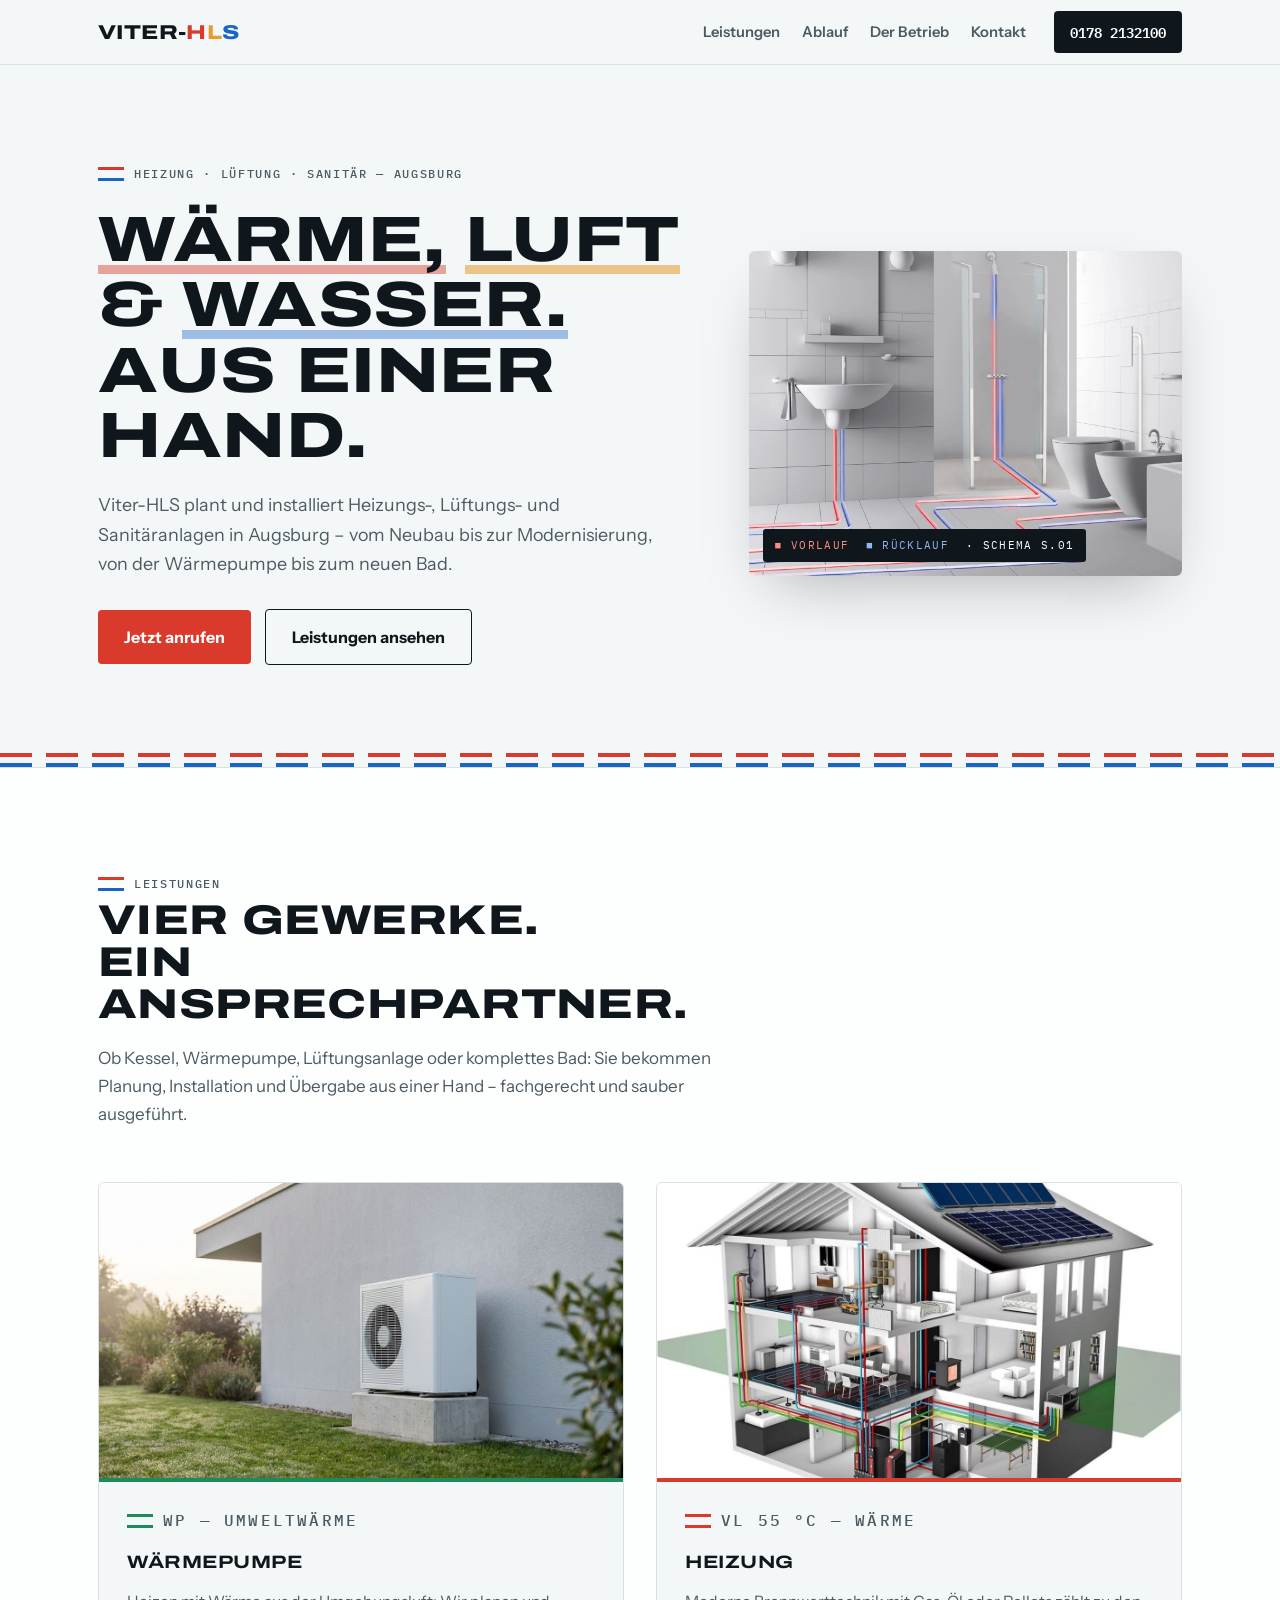
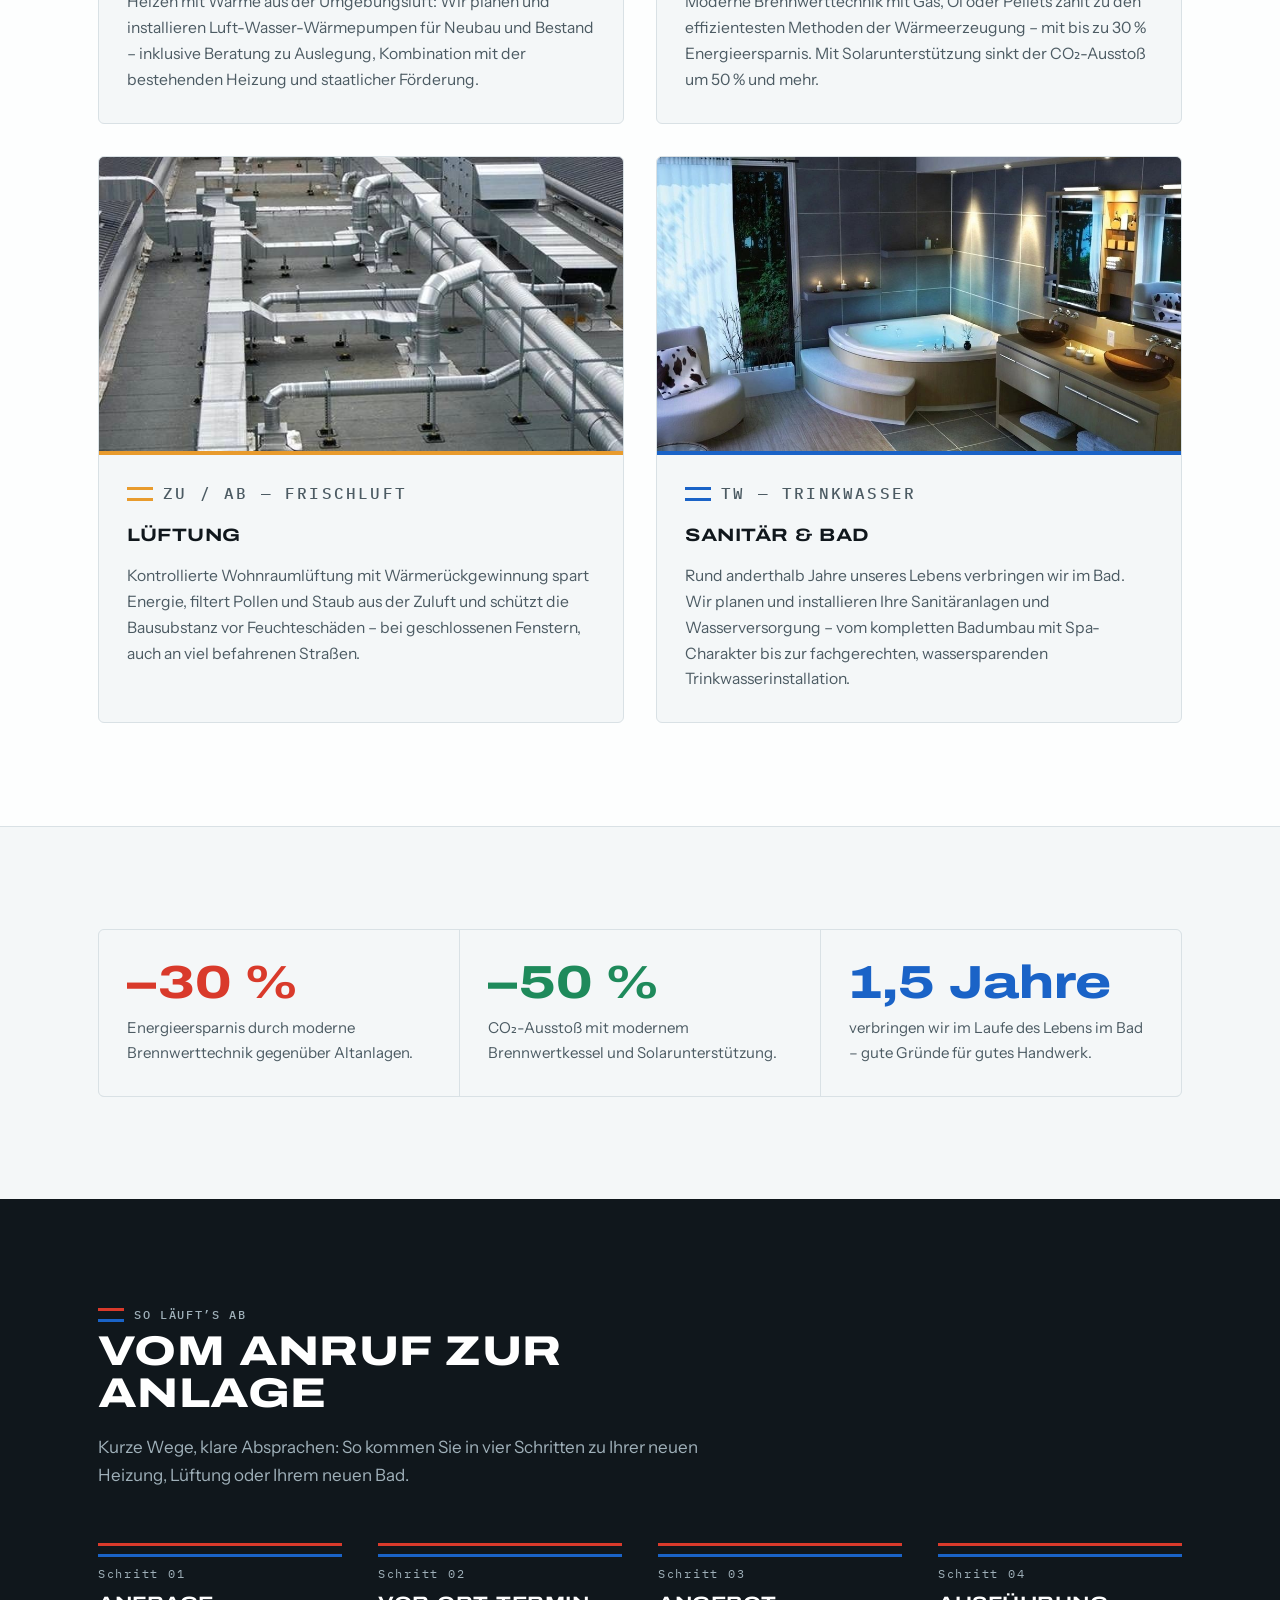
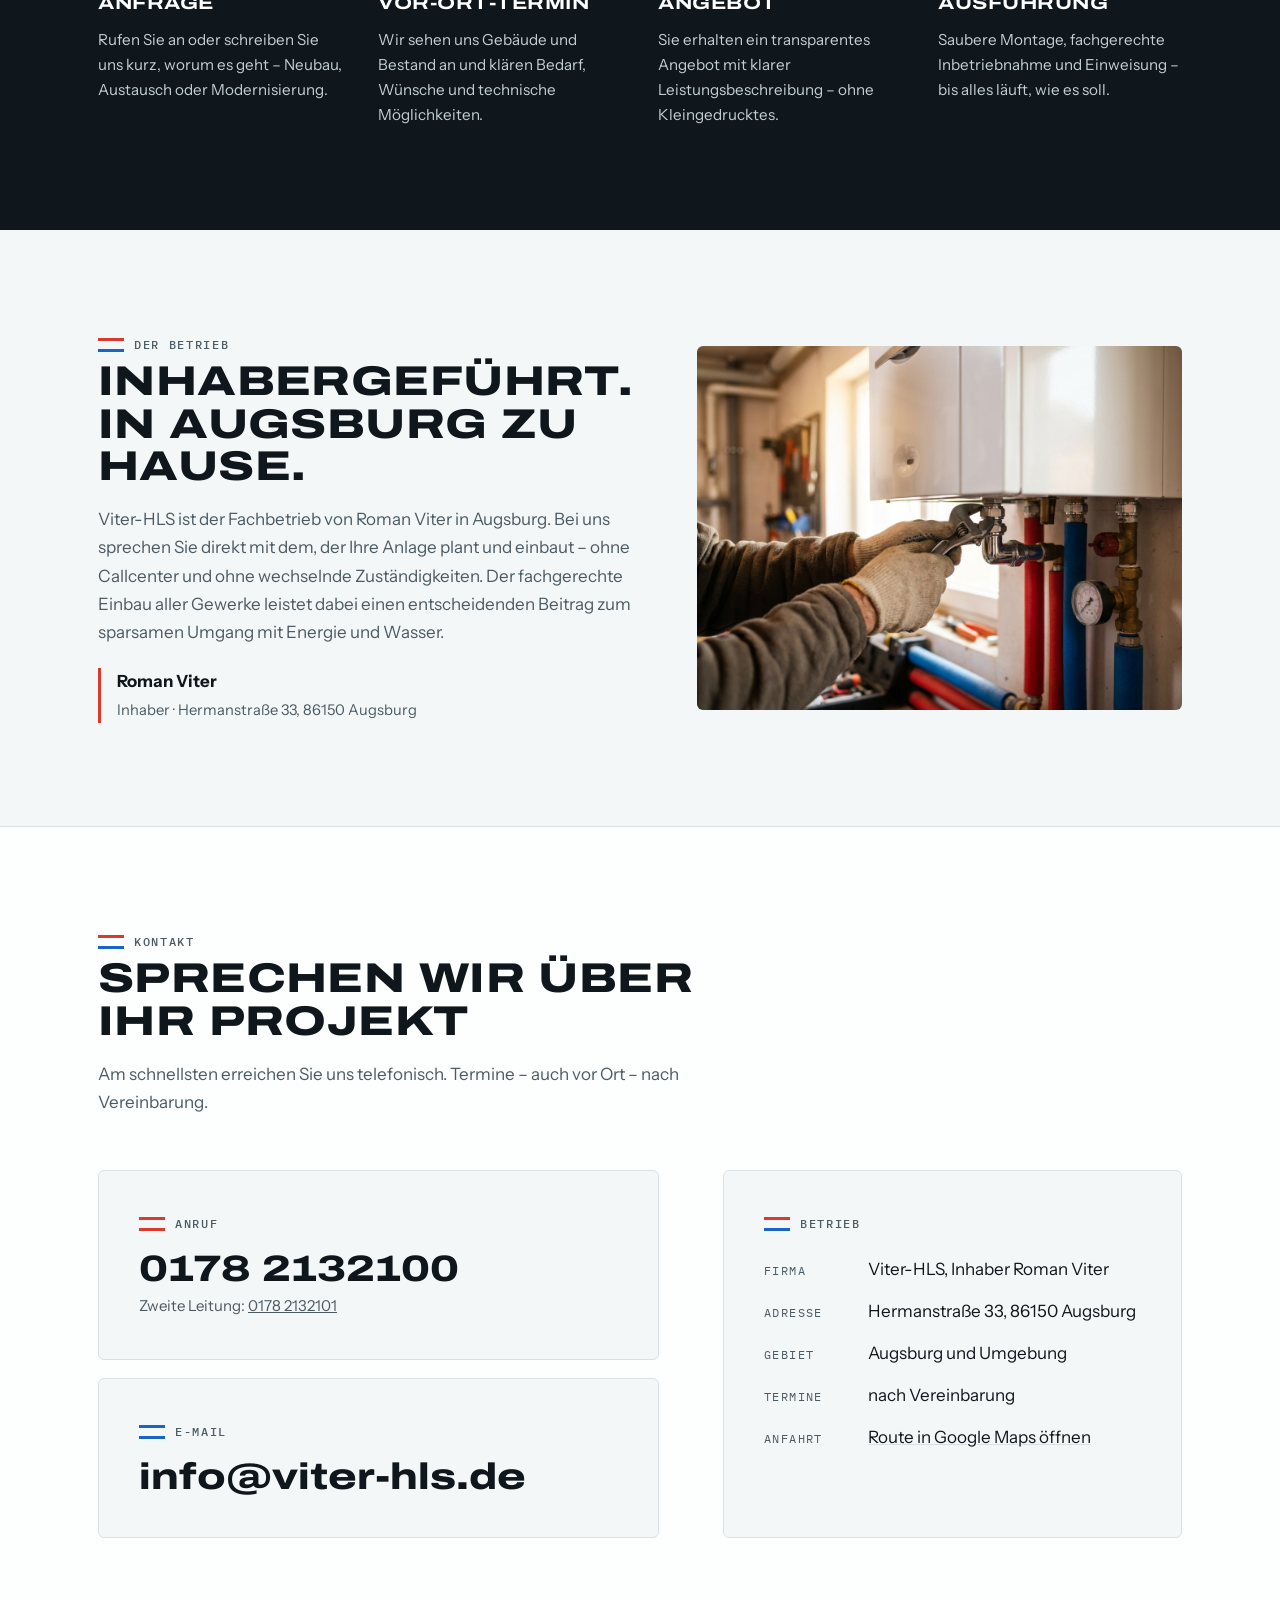
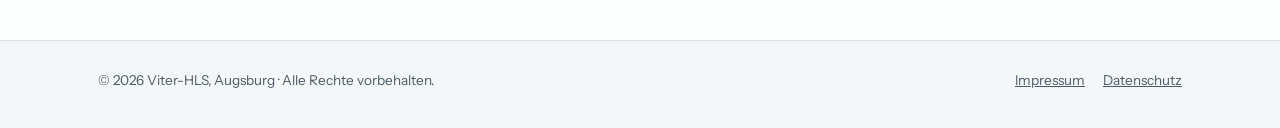
==== index.html @ 25cb3e0c "Viter-HLS Minisite: moderner One-Pager (Heizung/Lüftung/Sanitär/Wärmepumpe, Augsburg) Co-Authored-By" ====
<!DOCTYPE html>
<html lang="de">
<head>
<meta charset="utf-8">
<meta name="viewport" content="width=device-width, initial-scale=1">
<title>Viter-HLS Augsburg – Heizung, Lüftung, Sanitär &amp; Wärmepumpe</title>
<meta name="description" content="Viter-HLS ist Ihr Fachbetrieb für Heizung, Lüftung, Sanitär und Wärmepumpen in Augsburg. Planung und Installation für Neubau und Modernisierung – aus einer Hand. ☎ 0178 2132100">
<!-- TODO vor Deployment: canonical + og:url auf die finale Domain setzen -->
<link rel="canonical" href="https://viter-hls.de/">
<meta property="og:type" content="website">
<meta property="og:title" content="Viter-HLS Augsburg – Heizung, Lüftung, Sanitär &amp; Wärmepumpe">
<meta property="og:description" content="Planung und Installation von Heizungs-, Lüftungs- und Sanitäranlagen in Augsburg – Neubau und Modernisierung aus einer Hand.">
<meta property="og:url" content="https://viter-hls.de/">
<meta property="og:image" content="https://viter-hls.de/img/sanitaer-leitungen.jpg">
<meta property="og:locale" content="de_DE">
<link rel="icon" href="favicon.svg" type="image/svg+xml">
<link rel="preconnect" href="https://fonts.googleapis.com">
<link rel="preconnect" href="https://fonts.gstatic.com" crossorigin>
<link href="https://fonts.googleapis.com/css2?family=Archivo:wdth,wght@125,700..900&family=IBM+Plex+Mono:wght@400;500;600&family=Instrument+Sans:wght@400;500;600;700&display=swap" rel="stylesheet">
<link rel="stylesheet" href="css/style.css">
<script type="application/ld+json">
{
  "@context": "https://schema.org",
  "@type": ["Plumber", "HVACBusiness"],
  "@id": "https://viter-hls.de/#business",
  "name": "Viter-HLS",
  "description": "Fachbetrieb für Heizung, Lüftung, Sanitär und Wärmepumpen in Augsburg. Planung und Installation für Neubau und Modernisierung. Termine nach Vereinbarung.",
  "url": "https://viter-hls.de/",
  "telephone": "+491782132100",
  "email": "info@viter-hls.de",
  "founder": { "@type": "Person", "name": "Roman Viter" },
  "address": {
    "@type": "PostalAddress",
    "streetAddress": "Hermanstraße 33",
    "postalCode": "86150",
    "addressLocality": "Augsburg",
    "addressCountry": "DE"
  },
  "areaServed": "Augsburg und Umgebung",
  "priceRange": "€€",
  "knowsAbout": ["Wärmepumpe", "Heizung", "Brennwerttechnik", "Lüftung", "Wohnraumlüftung", "Sanitär", "Badsanierung"]
}
</script>
</head>
<body>

<header class="site-head">
  <div class="wrap">
    <a class="brand" href="#top">VITER-<span class="h">H</span><span class="l">L</span><span class="s">S</span></a>
    <nav class="site-nav" aria-label="Hauptnavigation">
      <a href="#leistungen">Leistungen</a>
      <a href="#ablauf">Ablauf</a>
      <a href="#betrieb">Der Betrieb</a>
      <a href="#kontakt">Kontakt</a>
    </nav>
    <a class="head-tel" href="tel:+491782132100">0178 2132100</a>
  </div>
</header>

<main id="top">

  <!-- ===================== HERO ===================== -->
  <section class="hero" aria-label="Intro">
    <div class="wrap">
      <div>
        <p class="tag">Heizung · Lüftung · Sanitär — Augsburg</p>
        <h1><span class="u-rot">Wärme,</span> <span class="u-luft">Luft</span> &amp; <span class="u-blau">Wasser.</span><br>Aus einer Hand.</h1>
        <p class="lede">Viter-HLS plant und installiert Heizungs-, Lüftungs- und Sanitäranlagen in Augsburg – vom Neubau bis zur Modernisierung, von der Wärmepumpe bis zum neuen Bad.</p>
        <div class="cta-row">
          <a class="btn btn-primary" href="tel:+491782132100">Jetzt anrufen</a>
          <a class="btn btn-ghost" href="#leistungen">Leistungen ansehen</a>
        </div>
      </div>
      <figure class="hero-figure">
        <img src="img/sanitaer-leitungen.jpg" alt="Badezimmer mit sichtbar verlegten roten und blauen Wasserleitungen im Boden" width="1600" height="1067" fetchpriority="high">
        <figcaption><span class="vl">■ Vorlauf</span>&nbsp;&nbsp;<span class="rl">■ Rücklauf</span>&nbsp;&nbsp;· Schema S.01</figcaption>
      </figure>
    </div>
    <div class="pipe-divider" aria-hidden="true"></div>
  </section>

  <!-- ===================== LEISTUNGEN ===================== -->
  <section id="leistungen">
    <div class="wrap">
      <div class="section-head reveal">
        <p class="tag">Leistungen</p>
        <h2>Vier Gewerke.<br>Ein Ansprechpartner.</h2>
        <p>Ob Kessel, Wärmepumpe, Lüftungsanlage oder komplettes Bad: Sie bekommen Planung, Installation und Übergabe aus einer Hand – fachgerecht und sauber ausgeführt.</p>
      </div>
      <div class="service-grid">
        <article class="service service--gruen reveal" id="waermepumpe">
          <img src="img/waermepumpe.jpg" alt="Moderne Luft-Wasser-Wärmepumpe an der Fassade eines Einfamilienhauses" loading="lazy">
          <div class="body">
            <p class="tag tag--gruen">WP — Umweltwärme</p>
            <h3>Wärmepumpe</h3>
            <p>Heizen mit Wärme aus der Umgebungsluft: Wir planen und installieren Luft-Wasser-Wärmepumpen für Neubau und Bestand – inklusive Beratung zu Auslegung, Kombination mit der bestehenden Heizung und staatlicher Förderung.</p>
          </div>
        </article>
        <article class="service service--rot reveal">
          <img src="img/heizung-anlage.jpg" alt="Schema einer modernen Heizungsanlage mit Speicher und Wärmeverteilung" loading="lazy">
          <div class="body">
            <p class="tag tag--rot">VL 55 °C — Wärme</p>
            <h3>Heizung</h3>
            <p>Moderne Brennwerttechnik mit Gas, Öl oder Pellets zählt zu den effizientesten Methoden der Wärmeerzeugung – mit bis zu 30&nbsp;% Energieersparnis. Mit Solarunterstützung sinkt der CO₂-Ausstoß um 50&nbsp;% und mehr.</p>
          </div>
        </article>
        <article class="service service--luft reveal">
          <img src="img/lueftung-montage.jpg" alt="Montage von Lüftungskanälen einer kontrollierten Wohnraumlüftung" loading="lazy">
          <div class="body">
            <p class="tag tag--luft">ZU / AB — Frischluft</p>
            <h3>Lüftung</h3>
            <p>Kontrollierte Wohnraumlüftung mit Wärmerückgewinnung spart Energie, filtert Pollen und Staub aus der Zuluft und schützt die Bausubstanz vor Feuchteschäden – bei geschlossenen Fenstern, auch an viel befahrenen Straßen.</p>
          </div>
        </article>
        <article class="service service--blau reveal">
          <img src="img/bad-wellness.jpg" alt="Modernes Badezimmer mit Eckbadewanne und stimmungsvoller Beleuchtung" loading="lazy">
          <div class="body">
            <p class="tag tag--blau">TW — Trinkwasser</p>
            <h3>Sanitär &amp; Bad</h3>
            <p>Rund anderthalb Jahre unseres Lebens verbringen wir im Bad. Wir planen und installieren Ihre Sanitäranlagen und Wasserversorgung – vom kompletten Badumbau mit Spa-Charakter bis zur fachgerechten, wassersparenden Trinkwasserinstallation.</p>
          </div>
        </article>
      </div>
    </div>
  </section>

  <!-- ===================== FAKTEN ===================== -->
  <section aria-label="Zahlen und Fakten">
    <div class="wrap">
      <div class="facts reveal">
        <div class="fact">
          <div class="num" style="color:var(--rot)">–30&nbsp;%</div>
          <p>Energieersparnis durch moderne Brennwerttechnik gegenüber Altanlagen.</p>
        </div>
        <div class="fact">
          <div class="num" style="color:var(--gruen)">–50&nbsp;%</div>
          <p>CO₂-Ausstoß mit modernem Brennwertkessel und Solarunterstützung.</p>
        </div>
        <div class="fact">
          <div class="num" style="color:var(--blau)">1,5&nbsp;Jahre</div>
          <p>verbringen wir im Laufe des Lebens im Bad – gute Gründe für gutes Handwerk.</p>
        </div>
      </div>
    </div>
  </section>

  <!-- ===================== ABLAUF ===================== -->
  <section id="ablauf">
    <div class="wrap">
      <div class="section-head reveal">
        <p class="tag">So läuft&rsquo;s ab</p>
        <h2>Vom Anruf zur Anlage</h2>
        <p>Kurze Wege, klare Absprachen: So kommen Sie in vier Schritten zu Ihrer neuen Heizung, Lüftung oder Ihrem neuen Bad.</p>
      </div>
      <div class="steps">
        <div class="step reveal">
          <p class="no">Schritt 01</p>
          <h3>Anfrage</h3>
          <p>Rufen Sie an oder schreiben Sie uns kurz, worum es geht – Neubau, Austausch oder Modernisierung.</p>
        </div>
        <div class="step reveal">
          <p class="no">Schritt 02</p>
          <h3>Vor-Ort-Termin</h3>
          <p>Wir sehen uns Gebäude und Bestand an und klären Bedarf, Wünsche und technische Möglichkeiten.</p>
        </div>
        <div class="step reveal">
          <p class="no">Schritt 03</p>
          <h3>Angebot</h3>
          <p>Sie erhalten ein transparentes Angebot mit klarer Leistungsbeschreibung – ohne Kleingedrucktes.</p>
        </div>
        <div class="step reveal">
          <p class="no">Schritt 04</p>
          <h3>Ausführung</h3>
          <p>Saubere Montage, fachgerechte Inbetriebnahme und Einweisung – bis alles läuft, wie es soll.</p>
        </div>
      </div>
    </div>
  </section>

  <!-- ===================== BETRIEB ===================== -->
  <section id="betrieb">
    <div class="wrap">
      <div class="reveal">
        <p class="tag">Der Betrieb</p>
        <h2>Inhabergeführt.<br>In Augsburg zu Hause.</h2>
        <p>Viter-HLS ist der Fachbetrieb von Roman Viter in Augsburg. Bei uns sprechen Sie direkt mit dem, der Ihre Anlage plant und einbaut – ohne Callcenter und ohne wechselnde Zuständigkeiten. Der fachgerechte Einbau aller Gewerke leistet dabei einen entscheidenden Beitrag zum sparsamen Umgang mit Energie und Wasser.</p>
        <div class="owner">
          <strong>Roman Viter</strong>
          <span>Inhaber · Hermanstraße 33, 86150 Augsburg</span>
        </div>
      </div>
      <img class="reveal" src="img/montage-handwerk.jpg" alt="Handwerker montiert eine Armatur an einer modernen Heiztherme mit rot-blauen Leitungen" loading="lazy">
    </div>
  </section>

  <!-- ===================== KONTAKT ===================== -->
  <section id="kontakt">
    <div class="wrap">
      <div class="section-head reveal">
        <p class="tag">Kontakt</p>
        <h2>Sprechen wir über Ihr Projekt</h2>
        <p>Am schnellsten erreichen Sie uns telefonisch. Termine – auch vor Ort – nach Vereinbarung.</p>
      </div>
      <div class="contact-grid">
        <div class="reveal">
          <div class="contact-card">
            <p class="tag tag--rot">Anruf</p>
            <p style="margin:10px 0 4px"><a class="contact-big" href="tel:+491782132100">0178 2132100</a></p>
            <p style="color:var(--steel);font-size:0.94rem">Zweite Leitung: <a href="tel:+491782132101">0178 2132101</a></p>
          </div>
          <div class="contact-card">
            <p class="tag tag--blau">E-Mail</p>
            <p style="margin:10px 0 0"><a class="contact-big" href="mailto:info@viter-hls.de">info@viter-hls.de</a></p>
          </div>
        </div>
        <div class="contact-card reveal">
          <p class="tag">Betrieb</p>
          <ul class="contact-list" style="margin-top:16px">
            <li><span class="k">Firma</span><span>Viter-HLS, Inhaber Roman Viter</span></li>
            <li><span class="k">Adresse</span><span>Hermanstraße 33, 86150 Augsburg</span></li>
            <li><span class="k">Gebiet</span><span>Augsburg und Umgebung</span></li>
            <li><span class="k">Termine</span><span>nach Vereinbarung</span></li>
            <li><span class="k">Anfahrt</span><a href="https://www.google.com/maps/search/?api=1&amp;query=Hermanstra%C3%9Fe%2033%2C%2086150%20Augsburg" target="_blank" rel="noopener">Route in Google Maps öffnen</a></li>
          </ul>
        </div>
      </div>
    </div>
  </section>

</main>

<footer class="site-foot">
  <div class="wrap">
    <small>© 2026 Viter-HLS, Augsburg · Alle Rechte vorbehalten.</small>
    <nav aria-label="Rechtliches">
      <a href="impressum.html">Impressum</a>
      <a href="datenschutz.html">Datenschutz</a>
    </nav>
  </div>
</footer>

<script>
(function () {
  var reduced = window.matchMedia('(prefers-reduced-motion: reduce)').matches;
  if (reduced || document.hidden || !('IntersectionObserver' in window)) return;
  document.documentElement.classList.add('reveal-armed');
  var io = new IntersectionObserver(function (entries) {
    entries.forEach(function (e) {
      if (e.isIntersecting) { e.target.classList.add('is-in'); io.unobserve(e.target); }
    });
  }, { rootMargin: '0px 0px -8% 0px' });
  document.querySelectorAll('.reveal').forEach(function (el) { io.observe(el); });
})();
</script>

</body>
</html>
---- css/style.css ----
/* ============================================================
   VITER-HLS · Augsburg — Heizung · Lüftung · Sanitär
   Design tokens
   porcelain  #F4F7F8  (kühles Fliesenweiß, Flächen)
   ink        #10171C  (Anthrazit, Text)
   steel      #4C5B63  (Sekundärtext)
   rot        #D93A2B  (Vorlauf / Heizung)
   blau       #1A63C7  (Rücklauf / Sanitär, Wasser)
   luft       #E89B2D  (Lüftung)
   gruen      #1E8A5B  (Wärmepumpe / Umwelt)
   line       #D9E1E5  (Haarlinien)
   ============================================================ */

:root {
  --porcelain: #F4F7F8;
  --paper: #FDFEFE;
  --ink: #10171C;
  --steel: #4C5B63;
  --rot: #D93A2B;
  --blau: #1A63C7;
  --luft: #E89B2D;
  --gruen: #1E8A5B;
  --line: #D9E1E5;
  --font-display: "Archivo", "Arial Narrow", sans-serif;
  --font-body: "Instrument Sans", "Helvetica Neue", sans-serif;
  --font-mono: "IBM Plex Mono", "Courier New", monospace;
  --max: 1180px;
  --pad: clamp(20px, 4vw, 48px);
}

* { margin: 0; padding: 0; box-sizing: border-box; }

html { scroll-behavior: smooth; }
@media (prefers-reduced-motion: reduce) {
  html { scroll-behavior: auto; }
  *, *::before, *::after { animation: none !important; transition: none !important; }
}

body {
  font-family: var(--font-body);
  font-size: 17px;
  line-height: 1.65;
  color: var(--ink);
  background: var(--porcelain);
  -webkit-font-smoothing: antialiased;
}

img { max-width: 100%; height: auto; display: block; }

a { color: inherit; }

.wrap { max-width: var(--max); margin: 0 auto; padding-left: var(--pad); padding-right: var(--pad); }

/* ---------- Display type ---------- */
h1, h2, .display {
  font-family: var(--font-display);
  font-stretch: 125%;
  font-weight: 800;
  text-transform: uppercase;
  letter-spacing: 0.01em;
  line-height: 1.02;
}

h1 { font-size: clamp(2.2rem, 5.2vw, 4rem); }
h2 { font-size: clamp(1.7rem, 3.6vw, 2.6rem); margin-bottom: 18px; }
h3 {
  font-family: var(--font-display);
  font-stretch: 125%;
  font-weight: 700;
  text-transform: uppercase;
  font-size: 1.12rem;
  letter-spacing: 0.03em;
}

/* Rohrleitungs-Etikett (mono tag) */
.tag {
  font-family: var(--font-mono);
  font-size: 0.74rem;
  font-weight: 500;
  letter-spacing: 0.14em;
  text-transform: uppercase;
  color: var(--steel);
  display: inline-flex;
  align-items: center;
  gap: 10px;
}
.tag::before {
  content: "";
  width: 26px;
  height: 8px;
  border-top: 3px solid var(--rot);
  border-bottom: 3px solid var(--blau);
}
.tag--rot::before { border-top-color: var(--rot); border-bottom-color: var(--rot); }
.tag--blau::before { border-top-color: var(--blau); border-bottom-color: var(--blau); }
.tag--luft::before { border-top-color: var(--luft); border-bottom-color: var(--luft); }
.tag--gruen::before { border-top-color: var(--gruen); border-bottom-color: var(--gruen); }

/* ---------- Header ---------- */
.site-head {
  position: sticky;
  top: 0;
  z-index: 50;
  background: rgba(244, 247, 248, 0.92);
  backdrop-filter: blur(10px);
  border-bottom: 1px solid var(--line);
}
.site-head .wrap {
  display: flex;
  align-items: center;
  gap: 28px;
  height: 64px;
}
.brand {
  font-family: var(--font-display);
  font-stretch: 125%;
  font-weight: 800;
  font-size: 1.25rem;
  letter-spacing: 0.02em;
  text-decoration: none;
  white-space: nowrap;
}
.brand .h { color: var(--rot); }
.brand .l { color: var(--luft); }
.brand .s { color: var(--blau); }
.site-nav { display: flex; gap: 22px; margin-left: auto; }
.site-nav a {
  text-decoration: none;
  font-size: 0.92rem;
  font-weight: 600;
  color: var(--steel);
}
.site-nav a:hover { color: var(--ink); }
.head-tel {
  font-family: var(--font-mono);
  font-size: 0.88rem;
  font-weight: 600;
  text-decoration: none;
  background: var(--ink);
  color: #fff;
  padding: 9px 16px;
  border-radius: 4px;
  white-space: nowrap;
}
.head-tel:hover { background: var(--rot); }
@media (max-width: 860px) {
  .site-nav { display: none; }
  .head-tel { margin-left: auto; }
}

/* ---------- Hero ---------- */
.hero { padding: clamp(48px, 8vw, 96px) 0 0; }
.hero .wrap {
  display: grid;
  grid-template-columns: 1.15fr 0.85fr;
  gap: clamp(28px, 5vw, 64px);
  align-items: center;
}
.hero h1 { margin: 18px 0 22px; }
.hero h1 .u-rot  { box-shadow: inset 0 -0.14em 0 0 color-mix(in srgb, var(--rot) 45%, transparent); }
.hero h1 .u-luft { box-shadow: inset 0 -0.14em 0 0 color-mix(in srgb, var(--luft) 55%, transparent); }
.hero h1 .u-blau { box-shadow: inset 0 -0.14em 0 0 color-mix(in srgb, var(--blau) 40%, transparent); }
.hero .lede { font-size: 1.12rem; color: var(--steel); max-width: 34em; margin-bottom: 30px; }
.cta-row { display: flex; flex-wrap: wrap; gap: 14px; align-items: center; }
.btn {
  display: inline-block;
  text-decoration: none;
  font-weight: 700;
  font-size: 1rem;
  padding: 14px 26px;
  border-radius: 4px;
}
.btn-primary { background: var(--rot); color: #fff; }
.btn-primary:hover { background: #b92e21; }
.btn-ghost { border: 1.5px solid var(--ink); color: var(--ink); }
.btn-ghost:hover { background: var(--ink); color: #fff; }

.hero-figure { position: relative; }
.hero-figure img {
  border-radius: 6px;
  box-shadow: 0 24px 60px -24px rgba(16, 23, 28, 0.35);
  aspect-ratio: 4 / 3;
  object-fit: cover;
  object-position: 22% 62%;
  width: 100%;
}
.hero-figure figcaption {
  position: absolute;
  left: 14px;
  bottom: 14px;
  background: var(--ink);
  color: #fff;
  font-family: var(--font-mono);
  font-size: 0.7rem;
  letter-spacing: 0.12em;
  text-transform: uppercase;
  padding: 7px 12px;
  border-radius: 3px;
}
.hero-figure figcaption .vl { color: #ff8d80; }
.hero-figure figcaption .rl { color: #8db8f5; }
@media (max-width: 860px) {
  .hero .wrap { grid-template-columns: 1fr; }
}

/* Rohr-Trenner: animierte Vorlauf/Rücklauf-Doppellinie */
.pipe-divider {
  margin-top: clamp(48px, 7vw, 88px);
  height: 14px;
  position: relative;
  overflow: hidden;
}
.pipe-divider::before,
.pipe-divider::after {
  content: "";
  position: absolute;
  left: 0;
  right: 0;
  height: 4px;
  background-image: linear-gradient(90deg, currentColor 0 70%, transparent 70% 100%);
  background-size: 46px 4px;
}
.pipe-divider::before { top: 0; color: var(--rot); animation: flow-r 2.4s linear infinite; }
.pipe-divider::after { bottom: 0; color: var(--blau); animation: flow-l 2.4s linear infinite; }
@keyframes flow-r { from { background-position-x: 0; } to { background-position-x: 46px; } }
@keyframes flow-l { from { background-position-x: 0; } to { background-position-x: -46px; } }

/* ---------- Sections ---------- */
section { padding: clamp(56px, 8vw, 104px) 0; }
.section-head { max-width: 640px; margin-bottom: clamp(30px, 5vw, 54px); }
.section-head p { color: var(--steel); }

/* ---------- Leistungen ---------- */
#leistungen { background: var(--paper); border-top: 1px solid var(--line); border-bottom: 1px solid var(--line); }
.service-grid {
  display: grid;
  grid-template-columns: repeat(2, 1fr);
  gap: clamp(18px, 3vw, 32px);
}
.service {
  background: var(--porcelain);
  border: 1px solid var(--line);
  border-radius: 6px;
  overflow: hidden;
  display: flex;
  flex-direction: column;
}
.service img { aspect-ratio: 16 / 9; object-fit: cover; width: 100%; }
.service .body { padding: 26px 28px 30px; display: flex; flex-direction: column; gap: 12px; flex: 1; }
.service h3 { padding-top: 2px; }
.service p { color: var(--steel); font-size: 0.98rem; }
.service .body { border-top: 4px solid transparent; }
.service--gruen .body { border-top-color: var(--gruen); }
.service--rot .body { border-top-color: var(--rot); }
.service--luft .body { border-top-color: var(--luft); }
.service--blau .body { border-top-color: var(--blau); }
@media (max-width: 760px) {
  .service-grid { grid-template-columns: 1fr; }
}

/* ---------- Fakten ---------- */
.facts { display: grid; grid-template-columns: repeat(3, 1fr); gap: 1px; background: var(--line); border: 1px solid var(--line); border-radius: 6px; overflow: hidden; }
.fact { background: var(--porcelain); padding: 30px 28px; }
.fact .num {
  font-family: var(--font-display);
  font-stretch: 125%;
  font-weight: 800;
  font-size: clamp(2rem, 4vw, 2.9rem);
  line-height: 1;
}
.fact .num sup { font-size: 0.45em; }
.fact p { color: var(--steel); font-size: 0.94rem; margin-top: 10px; }
@media (max-width: 760px) { .facts { grid-template-columns: 1fr; } }

/* ---------- Ablauf ---------- */
#ablauf { background: var(--ink); color: #fff; }
#ablauf .section-head p { color: #9FB0B9; }
.steps { display: grid; grid-template-columns: repeat(4, 1fr); gap: clamp(20px, 3vw, 36px); counter-reset: step; }
.step { position: relative; padding-top: 20px; }
.step::before {
  content: "";
  position: absolute;
  top: 0; left: 0; right: 0;
  height: 8px;
  border-top: 3px solid var(--rot);
  border-bottom: 3px solid var(--blau);
}
.step .no {
  font-family: var(--font-mono);
  font-size: 0.78rem;
  letter-spacing: 0.14em;
  color: #9FB0B9;
}
.step h3 { margin: 6px 0 8px; color: #fff; }
.step p { color: #C3CFD6; font-size: 0.95rem; }
@media (max-width: 860px) { .steps { grid-template-columns: repeat(2, 1fr); } }
@media (max-width: 540px) { .steps { grid-template-columns: 1fr; } }

/* ---------- Über uns ---------- */
#betrieb .wrap { display: grid; grid-template-columns: 1fr 1fr; gap: clamp(28px, 5vw, 72px); align-items: center; }
#betrieb img { border-radius: 6px; aspect-ratio: 4 / 3; object-fit: cover; }
#betrieb .owner {
  margin-top: 22px;
  padding-left: 16px;
  border-left: 3px solid var(--rot);
}
#betrieb .owner strong { display: block; font-size: 1.05rem; }
#betrieb .owner span { color: var(--steel); font-size: 0.92rem; }
#betrieb p { color: var(--steel); }
@media (max-width: 860px) { #betrieb .wrap { grid-template-columns: 1fr; } }

/* ---------- Kontakt ---------- */
#kontakt { background: var(--paper); border-top: 1px solid var(--line); }
.contact-grid { display: grid; grid-template-columns: 1.1fr 0.9fr; gap: clamp(28px, 5vw, 64px); }
.contact-card {
  border: 1px solid var(--line);
  border-radius: 6px;
  background: var(--porcelain);
  padding: clamp(24px, 4vw, 40px);
}
.contact-card + .contact-card { margin-top: 18px; }
.contact-big {
  font-family: var(--font-display);
  font-stretch: 125%;
  font-weight: 800;
  font-size: clamp(1.5rem, 3.4vw, 2.3rem);
  text-decoration: none;
  display: inline-block;
  line-height: 1.1;
}
.contact-big:hover { color: var(--rot); }
.contact-list { list-style: none; display: grid; gap: 14px; margin-top: 8px; }
.contact-list li { display: flex; gap: 12px; align-items: baseline; }
.contact-list .k {
  font-family: var(--font-mono);
  font-size: 0.72rem;
  letter-spacing: 0.12em;
  text-transform: uppercase;
  color: var(--steel);
  flex: 0 0 92px;
}
.contact-list a { text-decoration-color: var(--line); }
.contact-list a:hover { color: var(--blau); }
@media (max-width: 860px) { .contact-grid { grid-template-columns: 1fr; } }

/* ---------- Footer ---------- */
.site-foot { border-top: 1px solid var(--line); padding: 28px 0 36px; }
.site-foot .wrap { display: flex; flex-wrap: wrap; gap: 18px; align-items: center; }
.site-foot small { color: var(--steel); font-size: 0.85rem; }
.site-foot nav { margin-left: auto; display: flex; gap: 18px; }
.site-foot nav a { font-size: 0.85rem; color: var(--steel); }
.site-foot nav a:hover { color: var(--ink); }
@media (max-width: 600px) { .site-foot nav { margin-left: 0; } }

/* ---------- Scroll-Reveal (nur wenn JS aktiv & Tab sichtbar) ---------- */
html.reveal-armed .reveal {
  opacity: 0;
  transform: translateY(18px);
  transition: opacity 0.6s ease, transform 0.6s ease;
}
html.reveal-armed .reveal.is-in { opacity: 1; transform: none; }

/* ---------- Legal pages ---------- */
.legal { padding: clamp(40px, 7vw, 80px) 0; max-width: 760px; }
.legal h1 { font-size: clamp(1.9rem, 4.5vw, 2.8rem); margin-bottom: 28px; }
.legal h2 { font-size: 1.15rem; margin: 34px 0 10px; }
.legal p, .legal li { color: var(--steel); font-size: 0.98rem; }
.legal ul { padding-left: 20px; }
.legal a { text-decoration-color: var(--line); }
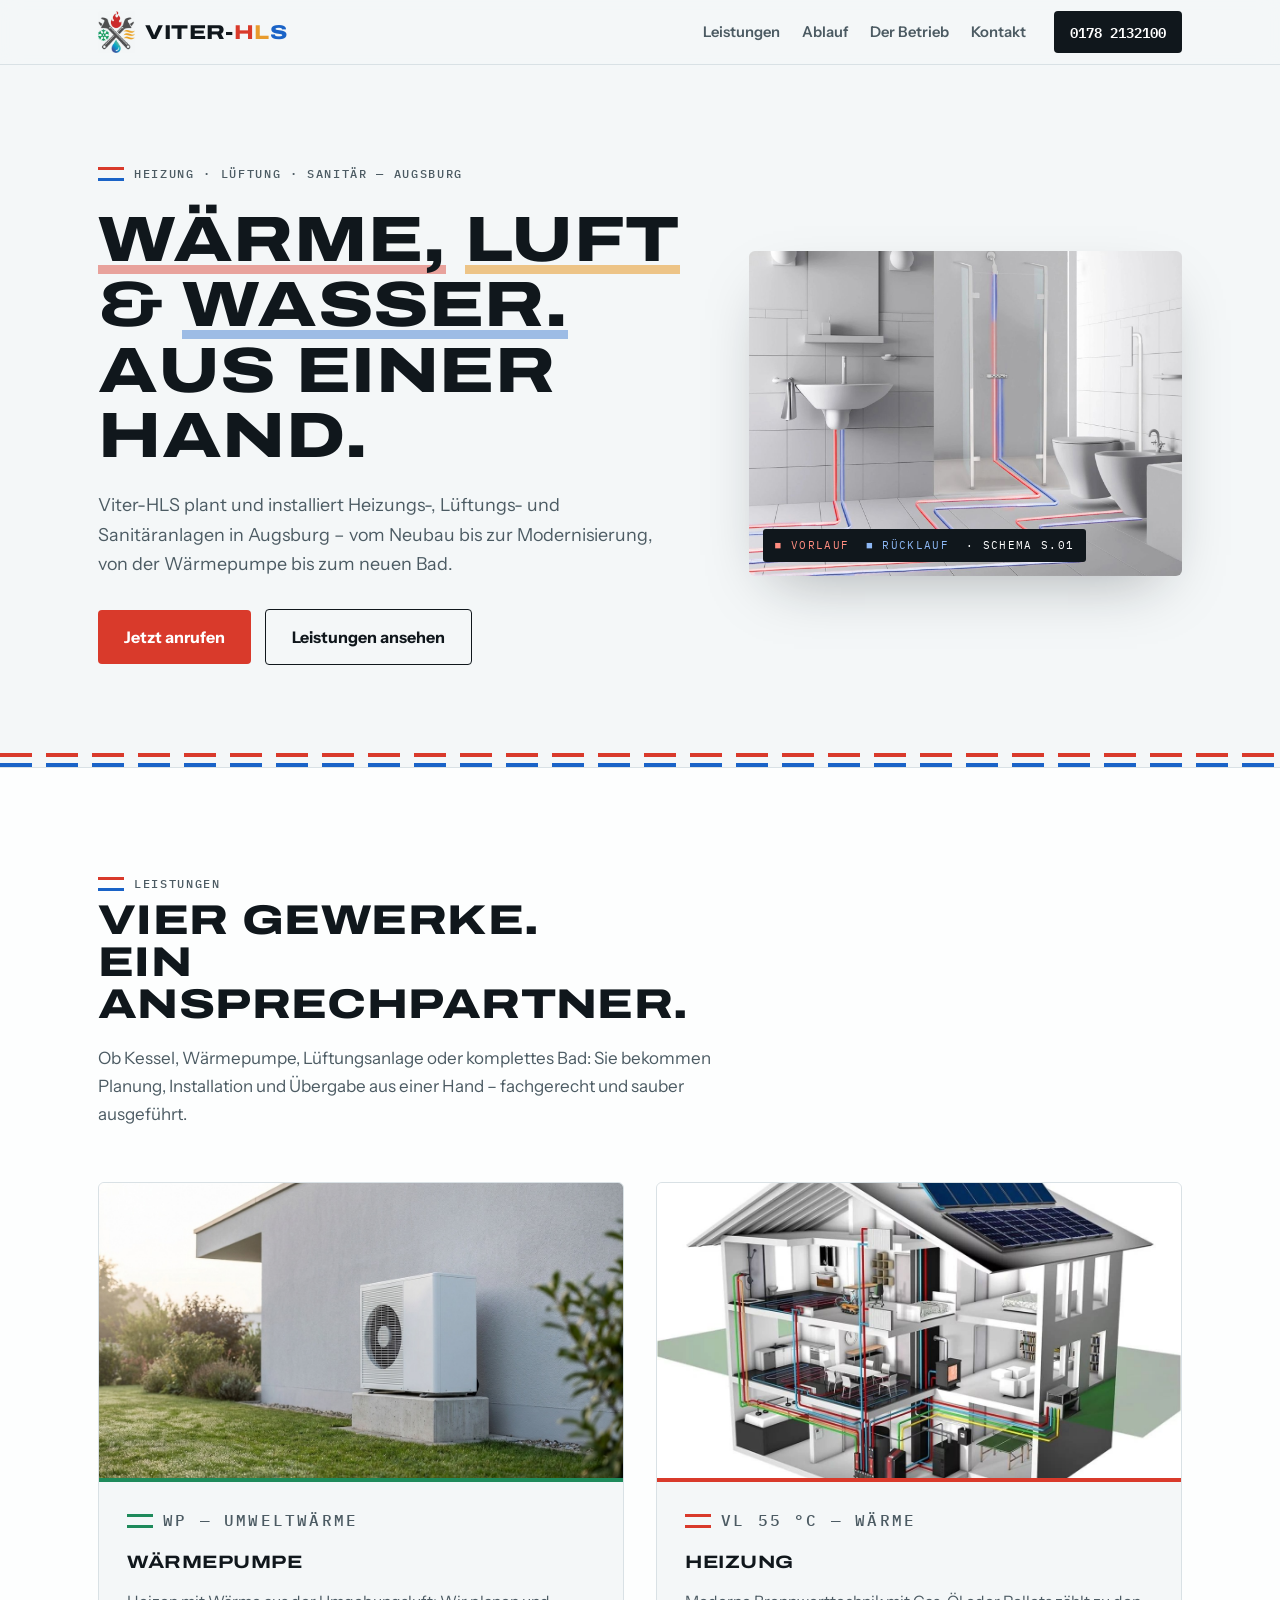
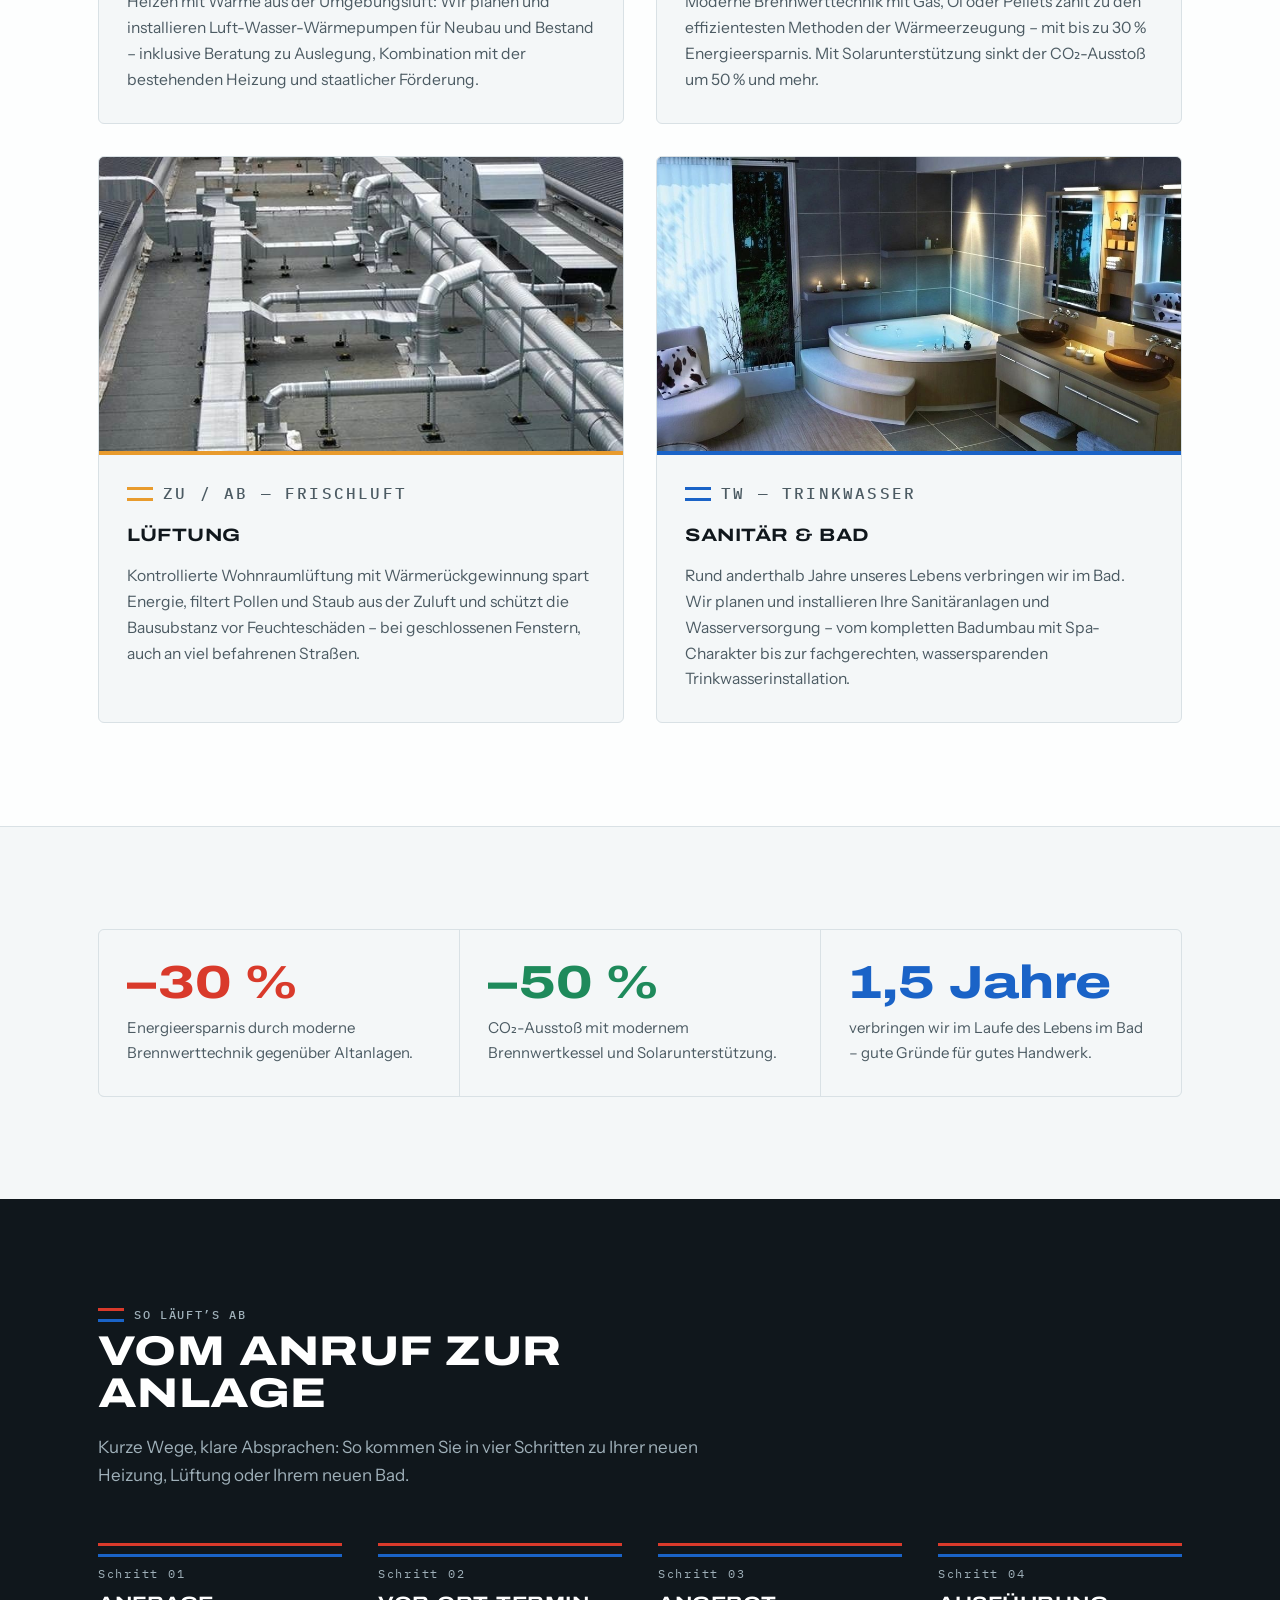
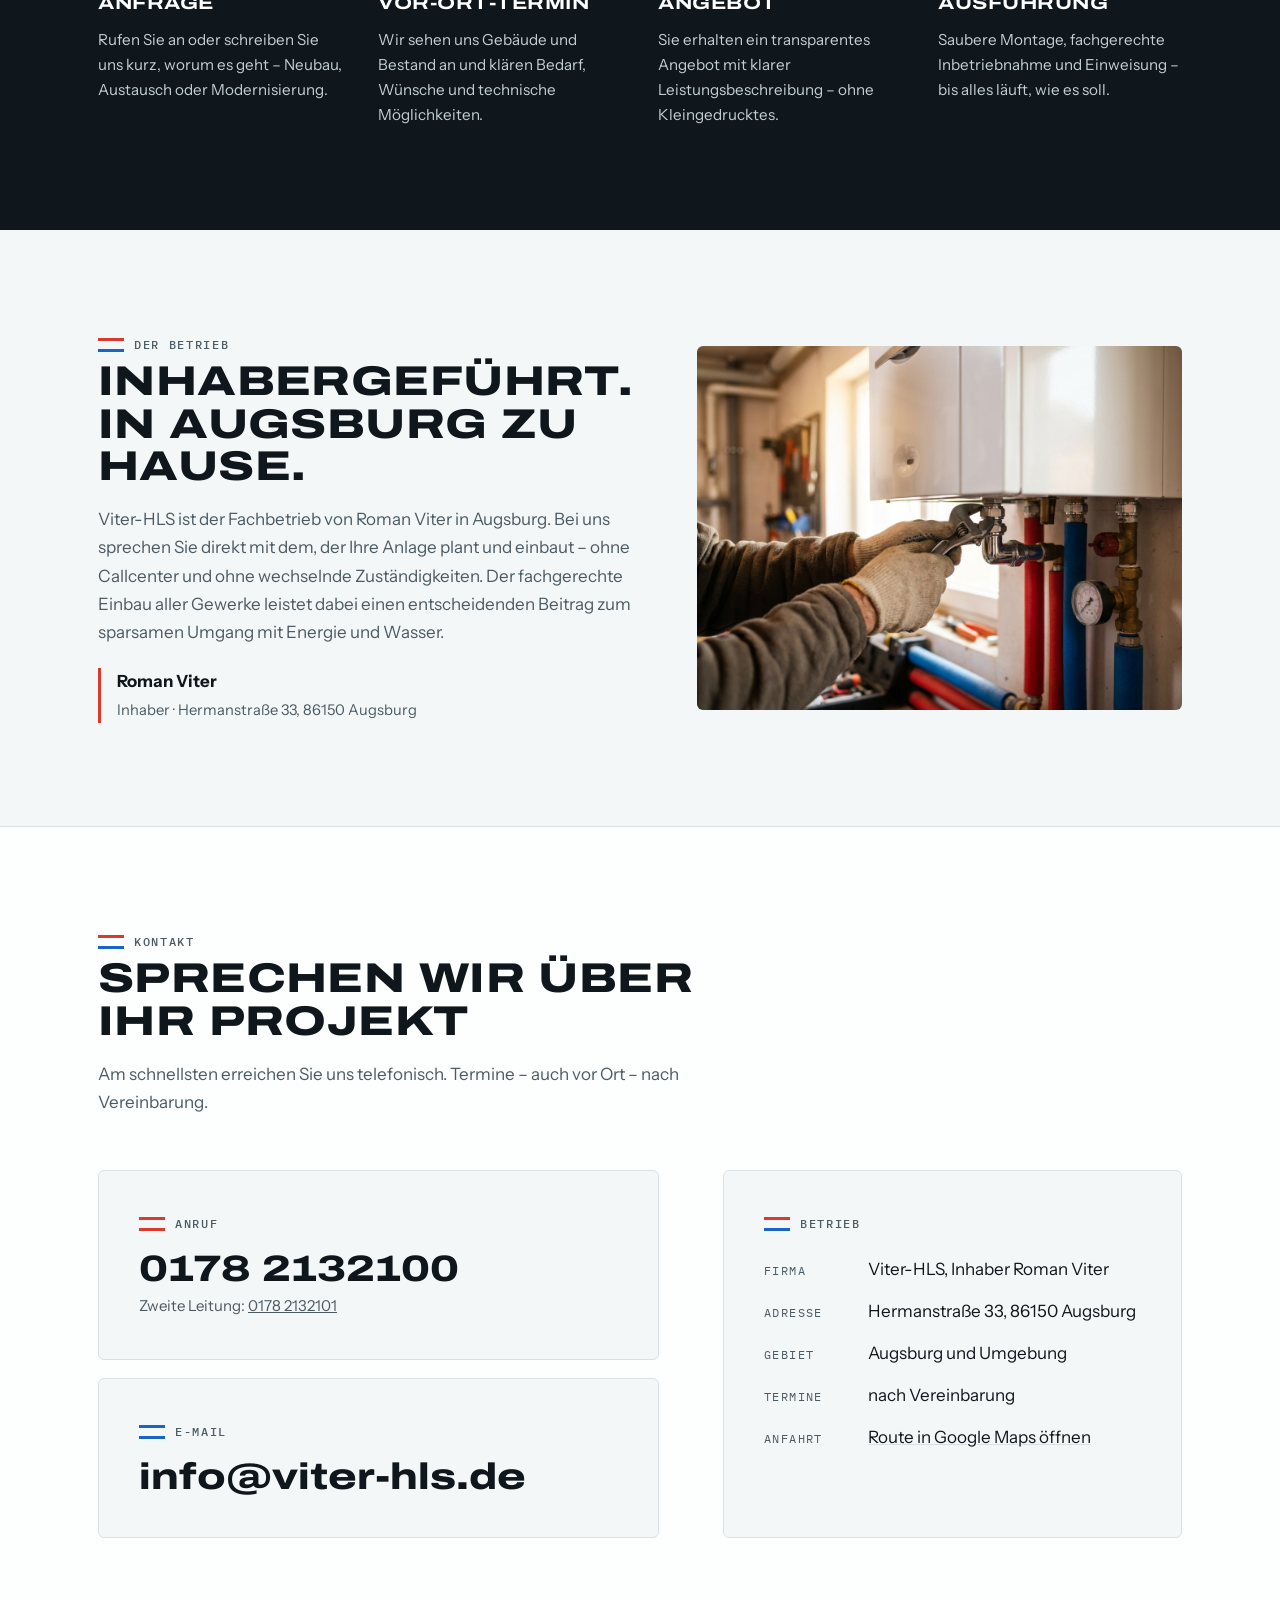
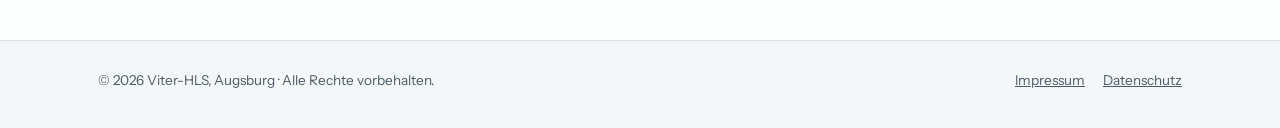
==== commit 4442398c: "Header: Original-Logo vom alten Auftritt eingebunden Co-Authored-By: Claude Fable 5 <noreply@anthrop" ====
--- a/index.html
+++ b/index.html
@@ -5,13 +5,13 @@
 <meta name="viewport" content="width=device-width, initial-scale=1">
 <title>Viter-HLS Augsburg – Heizung, Lüftung, Sanitär &amp; Wärmepumpe</title>
 <meta name="description" content="Viter-HLS ist Ihr Fachbetrieb für Heizung, Lüftung, Sanitär und Wärmepumpen in Augsburg. Planung und Installation für Neubau und Modernisierung – aus einer Hand. ☎ 0178 2132100">
-<!-- TODO vor Deployment: canonical + og:url auf die finale Domain setzen -->
-<link rel="canonical" href="https://viter-hls.de/">
+<!-- Demo-Deployment auf GitHub Pages. TODO bei Umzug auf viter-hls.de: canonical/og:url/og:image umstellen -->
+<link rel="canonical" href="https://hasskin.github.io/viter-hls/">
 <meta property="og:type" content="website">
 <meta property="og:title" content="Viter-HLS Augsburg – Heizung, Lüftung, Sanitär &amp; Wärmepumpe">
 <meta property="og:description" content="Planung und Installation von Heizungs-, Lüftungs- und Sanitäranlagen in Augsburg – Neubau und Modernisierung aus einer Hand.">
-<meta property="og:url" content="https://viter-hls.de/">
-<meta property="og:image" content="https://viter-hls.de/img/sanitaer-leitungen.jpg">
+<meta property="og:url" content="https://hasskin.github.io/viter-hls/">
+<meta property="og:image" content="https://hasskin.github.io/viter-hls/img/sanitaer-leitungen.jpg">
 <meta property="og:locale" content="de_DE">
 <link rel="icon" href="favicon.svg" type="image/svg+xml">
 <link rel="preconnect" href="https://fonts.googleapis.com">
@@ -46,7 +46,7 @@
 
 <header class="site-head">
   <div class="wrap">
-    <a class="brand" href="#top">VITER-<span class="h">H</span><span class="l">L</span><span class="s">S</span></a>
+    <a class="brand" href="#top"><img src="img/logo.png" alt="" width="107" height="120">VITER-<span class="h">H</span><span class="l">L</span><span class="s">S</span></a>
     <nav class="site-nav" aria-label="Hauptnavigation">
       <a href="#leistungen">Leistungen</a>
       <a href="#ablauf">Ablauf</a>
--- a/css/style.css
+++ b/css/style.css
@@ -119,7 +119,10 @@
   letter-spacing: 0.02em;
   text-decoration: none;
   white-space: nowrap;
-}
+  display: flex;
+  align-items: center;
+}
+.brand img { height: 42px; width: auto; margin-right: 10px; mix-blend-mode: multiply; }
 .brand .h { color: var(--rot); }
 .brand .l { color: var(--luft); }
 .brand .s { color: var(--blau); }
